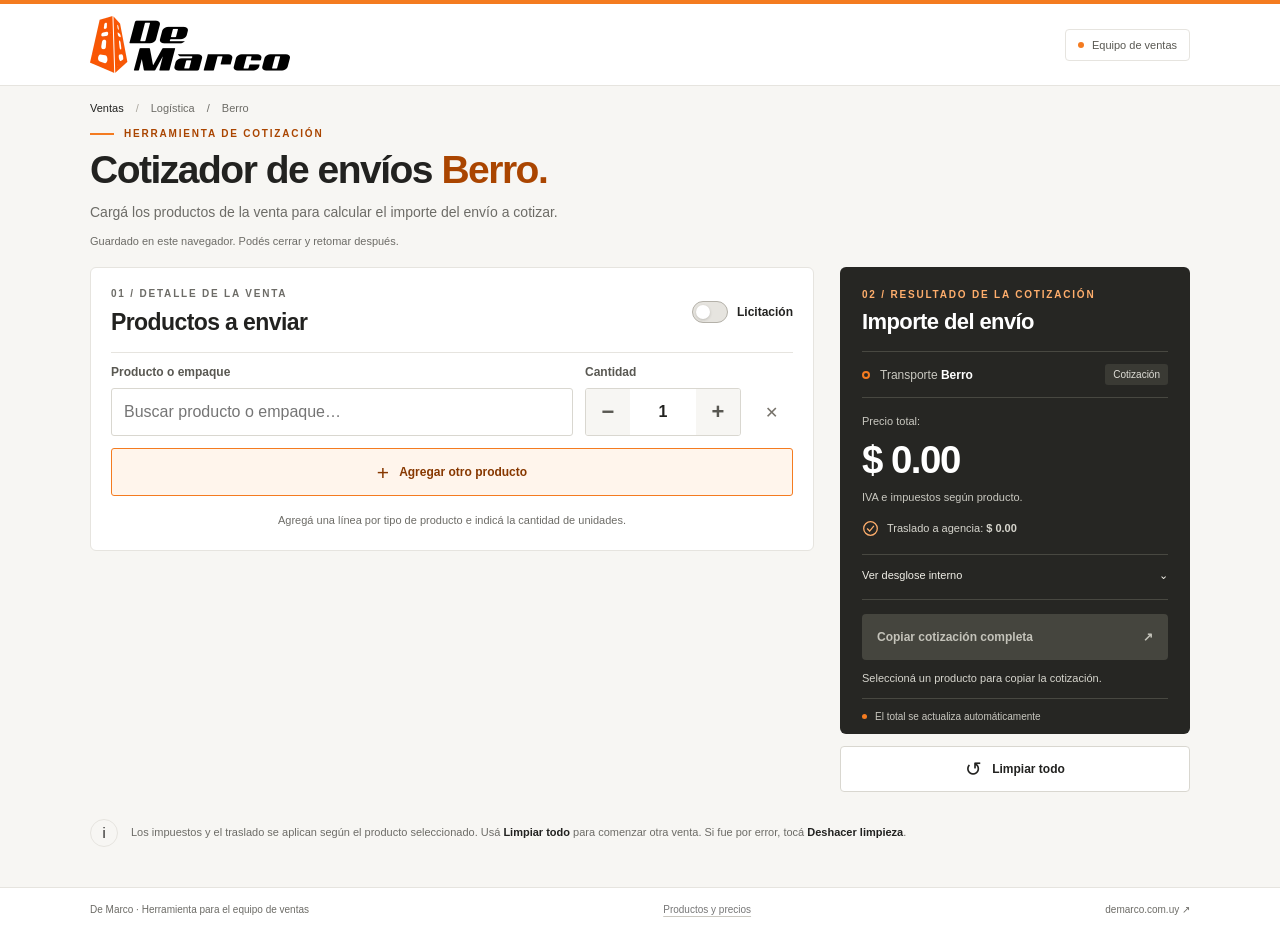
==== index.html @ 4f86c63f "Agregar modo licitacion sin cargo fijo de traslado a agencia" ====
<!doctype html>
<html lang="es">
  <head>
    <meta charset="UTF-8" />
    <meta name="robots" content="noindex, nofollow, noimageindex" />
    <meta name="viewport" content="width=device-width, initial-scale=1.0" />
    <meta name="theme-color" content="#f47b20" />
    <meta name="description" content="Herramienta de cotización de envíos Berro para el equipo de ventas de De Marco." />
    <title>Cotizador Berro · Ventas De Marco</title>
    <link rel="stylesheet" href="styles.css?v=20" />
  </head>
  <body>
    <a class="skip-link" href="#calculadora">Ir a la calculadora</a>
    <header class="site-header">
      <div class="header-inner">
        <a class="brand" href="https://demarco.com.uy/" aria-label="De Marco, ir al sitio principal">
          <img class="brand-logo" src="assets/demarco-logo.png" alt="De Marco" width="200" height="57" />
        </a>
        <span class="internal-badge"><span aria-hidden="true"></span> Equipo de ventas</span>
      </div>
    </header>
    <main id="calculadora" class="page">
      <div class="breadcrumb"><span>Ventas</span><span aria-hidden="true">/</span> Logística<span aria-hidden="true">/</span> Berro</div>
      <section class="intro" aria-labelledby="page-title"><div>
        <p class="eyebrow"><span class="accent-line" aria-hidden="true"></span> Herramienta de cotización</p>
        <h1 id="page-title">Cotizador de envíos <span>Berro.</span></h1>
        <p class="intro-copy">Cargá los productos de la venta para calcular el importe del envío a cotizar.</p>
        <p class="save-status" id="estado-guardado" role="status">El cálculo se guarda en este navegador.</p>
      </div></section>
      <div class="calculator-layout">
        <section class="products-panel" aria-labelledby="products-title">
          <div class="panel-heading"><div><p class="eyebrow">01 / Detalle de la venta</p><h2 id="products-title">Productos a enviar</h2></div><label class="tender-toggle" title="Sin cargo de traslado a agencia"><input type="checkbox" id="modo-licitacion" role="switch" aria-describedby="nota-licitacion" /><span class="tender-track" aria-hidden="true"></span><span>Licitación</span><span id="nota-licitacion" class="visually-hidden">Al activar, se quita el cargo fijo de $350 de traslado a agencia cuando corresponde.</span></label></div>
          <div id="productos">
            <div class="producto">
              <button type="button" class="eliminar" onclick="eliminarProducto(this)" aria-label="Quitar producto">✕</button>
              <div class="product-fields">
                <div class="product-field"><span>Producto o empaque</span><select class="empaque" aria-label="Producto o empaque"></select></div>
                <div class="quantity-field"><span>Cantidad</span><div class="quantity-control">
                  <button type="button" class="quantity-step" data-step="-1" aria-label="Disminuir cantidad">−</button>
                  <input class="cantidad" type="text" inputmode="numeric" pattern="[0-9]+" value="1" placeholder="Cantidad" aria-label="Cantidad de unidades" />
                  <button type="button" class="quantity-step" data-step="1" aria-label="Aumentar cantidad">+</button>
                </div></div>
              </div>
            </div>
          </div>
          <button type="button" class="add-product" onclick="agregarProducto().querySelector('.picker-search').focus()"><span aria-hidden="true">+</span> Agregar otro producto</button>
          <p class="panel-note">Agregá una línea por tipo de producto e indicá la cantidad de unidades.</p>
        </section>
        <div class="summary-column">
        <aside class="summary" aria-labelledby="summary-title">
          <p class="eyebrow">02 / Resultado de la cotización</p>
          <h2 id="summary-title">Importe del envío</h2>
          <div class="summary-route"><span class="route-mark" aria-hidden="true"></span><span>Transporte <strong>Berro</strong></span><span class="route-tag">Cotización</span></div>
          <div id="resultado" role="status" aria-live="polite" aria-atomic="true">Precio total: <span id="totalMonto" class="iva">$ 0.00</span><span>IVA e impuestos según producto.</span></div>
          <p id="nota-moneda" class="currency-note" role="alert" hidden>Hay productos en pesos y USD. El programa original muestra solo el total en USD. Cotizá los productos en pesos por separado.</p>
          <p class="included"><svg aria-hidden="true" viewBox="0 0 20 20" fill="none" stroke="currentColor" stroke-width="1.5"><circle cx="10" cy="10" r="8"/><path d="m6 10 3 3 5-6"/></svg> <span>Traslado a agencia: <strong id="envioMonto">$ 0.00</strong></span></p>
          <details class="cost-breakdown">
            <summary>Ver desglose interno <span aria-hidden="true">⌄</span></summary>
            <dl>
              <div><dt>Tarifas base de productos</dt><dd id="detalle-base">$ 0.00</dd></div>
              <div><dt>IVA aplicable <span id="tasa-iva"></span></dt><dd id="detalle-iva">$ 0.00</dd></div>
              <div><dt>Recargo aplicable <span id="tasa-recargo"></span></dt><dd id="detalle-recargo">$ 0.00</dd></div>
              <div><dt>Traslado a agencia</dt><dd id="detalle-agencia">$ 0.00</dd></div>
              <div class="breakdown-total"><dt>Total del envío</dt><dd id="detalle-total">$ 0.00</dd></div>
            </dl>
            <p>Se respetan las excepciones de IVA, recargo y traslado del programa original. El desglose corresponde a la moneda del total mostrado.</p>
          </details>
          <button type="button" class="copy-total" id="copiar-total" disabled>Copiar cotización completa <span aria-hidden="true">↗</span></button>
          <p id="estado-cotizacion" class="quote-status" role="status" aria-live="polite">Seleccioná un producto para copiar la cotización.</p>
          <div id="copia-manual" class="manual-copy" hidden><label for="texto-cotizacion">Copiá este texto para compartir la cotización</label><textarea id="texto-cotizacion" readonly rows="8"></textarea></div>
          <div class="summary-footer"><span class="live-dot" aria-hidden="true"></span> El total se actualiza automáticamente</div>
        </aside>
        <div class="quote-actions"><div class="mobile-quote-total"><span>Total del envío</span><strong id="total-movil">$ —</strong></div><button type="button" class="new-quote" id="nueva-cotizacion"><span aria-hidden="true">↺</span> Limpiar todo</button><button type="button" class="undo-quote" id="deshacer-limpieza" hidden>↶ Deshacer limpieza</button></div>
        </div>
      </div>
      <div class="help-note"><span aria-hidden="true">i</span><p>Los impuestos y el traslado se aplican según el producto seleccionado. Usá <strong>Limpiar todo</strong> para comenzar otra venta. Si fue por error, tocá <strong>Deshacer limpieza</strong>.</p></div>
    </main>
    <footer class="site-footer"><div class="footer-inner"><span>De Marco · Herramienta para el equipo de ventas</span><button type="button" class="footer-catalog-link" id="abrir-tarifas" aria-haspopup="dialog" aria-controls="tarifas-productos">Productos y precios</button><a href="https://demarco.com.uy/">demarco.com.uy <span aria-hidden="true">↗</span></a></div></footer>
    <dialog class="tariff-dialog" id="tarifas-productos" aria-labelledby="titulo-tarifas" aria-describedby="nota-tarifas">
      <header class="tariff-header"><div><p class="eyebrow">Catálogo de consulta</p><h2 id="titulo-tarifas">Productos y precios</h2></div><button type="button" id="cerrar-tarifas" class="tariff-close" aria-label="Cerrar tabla de productos y precios" autofocus>✕</button></header>
      <div class="tariff-table-scroll"><table class="tariff-table"><caption class="visually-hidden">Productos y sus tarifas base configuradas</caption><thead><tr><th scope="col">Producto o empaque</th><th scope="col">Tarifa base de producto</th></tr></thead><tbody id="filas-tarifas"></tbody></table></div>
      <p class="tariff-note" id="nota-tarifas">Importes base del catálogo. Cada producto conserva sus reglas de impuestos y traslado.</p>
    </dialog>
    <script src="calculo-original.js?v=20"></script>
    <script src="selector-productos.js?v=19"></script>
    <script src="script.js?v=16"></script>
    <script src="ventas.js?v=20"></script>
    <script src="panel-cotizacion.js?v=11"></script>
    <script src="tabla-tarifas.js?v=1"></script>
  </body>
</html>
---- styles.css ----
:root {
  color-scheme: light;
  --orange: #f47b20;
  --orange-dark: #aa4500;
  --ink: #222220;
  --muted: #6d6c67;
  --line: #e6e4df;
  --paper: #f7f6f3;
  font-family: "Helvetica Neue", Arial, sans-serif;
  color: var(--ink);
  background: var(--paper);
}
* { box-sizing: border-box; }
body { margin: 0; min-height: 100vh; display: flex; flex-direction: column; -webkit-font-smoothing: antialiased; }
a { color: inherit; text-underline-offset: 4px; }
button, input, select { font: inherit; }
button, a, input, select { -webkit-tap-highlight-color: transparent; }
button { cursor: pointer; }
button, a { touch-action: manipulation; }
:focus-visible { outline: 3px solid var(--orange); outline-offset: 4px; }
.skip-link { position: absolute; top: -100px; left: 20px; padding: 12px; background: white; z-index: 10; }
.skip-link:focus { top: 12px; }
.site-header { background: #fff; border-top: 4px solid var(--orange); border-bottom: 1px solid var(--line); }
.header-inner, .footer-inner { max-width: 1180px; margin: auto; padding: 12px 40px; display: flex; justify-content: space-between; align-items: center; gap: 20px; }
.brand { display: inline-flex; text-decoration: none; }
.brand-logo { display: block; width: 200px; height: 57px; object-fit: contain; object-position: left center; }
.internal-badge { display: flex; align-items: center; gap: 8px; padding: 9px 12px; border: 1px solid var(--line); border-radius: 4px; font-size: 11px; color: #595852; white-space: nowrap; }
.internal-badge > span { width: 6px; height: 6px; border-radius: 50%; background: var(--orange); }
.page { width: 100%; max-width: 1180px; margin: 0 auto; padding: 16px 40px 40px; flex: 1; }
.breadcrumb { display: flex; flex-wrap: wrap; gap: 12px; font-size: 11px; color: var(--muted); }
.breadcrumb > span:first-child { color: var(--ink); }
.breadcrumb > span:nth-child(2) { color: #aaa69e; }
.intro { padding: 14px 0 18px; display: flex; justify-content: space-between; align-items: center; gap: 24px; }
.intro > div { min-width: 0; }
.new-quote { display: flex; align-items: center; justify-content: center; gap: 10px; flex-shrink: 0; min-height: 44px; border: 1px solid #d9d7d0; border-radius: 4px; background: white; padding: 11px 16px; color: var(--ink); font-size: 12px; font-weight: 600; }
.new-quote > span { font-size: 20px; font-weight: 400; }
.new-quote:hover { border-color: var(--orange); background: #fff5ec; }
.eyebrow { margin: 0 0 14px; font-size: 10px; text-transform: uppercase; letter-spacing: 1.8px; font-weight: 700; }
.intro .eyebrow { margin-bottom: 8px; display: flex; align-items: center; gap: 10px; color: var(--orange-dark); }
.accent-line { height: 2px; width: 24px; background: var(--orange); }
h1 { font-size: clamp(28px, 3.3vw, 39px); line-height: 1.2; letter-spacing: -1.5px; margin: 0 0 8px; font-weight: 700; }
h1 span { color: var(--orange-dark); }
.intro-copy { font-size: 14px; line-height: 1.5; color: var(--muted); margin: 0; }
.calculator-layout { display: grid; grid-template-columns: minmax(0, 1fr) 350px; gap: 26px; align-items: start; }
.products-panel { background: white; border: 1px solid var(--line); border-radius: 6px; padding: 20px; min-width: 0; }
.panel-heading { display: flex; justify-content: space-between; align-items: center; gap: 12px; margin-bottom: 16px; }
.panel-heading .eyebrow { color: var(--muted); margin-bottom: 10px; }
.panel-heading h2 { font-size: 23px; letter-spacing: -.6px; margin: 0; }
.products-panel > .panel-heading { flex-wrap: wrap; }
.tender-toggle { position: relative; display: inline-flex; flex-direction: row; align-items: center; gap: 9px; min-height: 44px; margin-left: auto; color: var(--ink); cursor: pointer; }
.tender-toggle input { position: absolute; width: 1px; height: 1px; padding: 0; border: 0; opacity: 0; }
.tender-track { position: relative; width: 36px; height: 22px; flex: 0 0 36px; border: 1px solid #b4b1a9; border-radius: 20px; background: #e6e4df; transition: background .15s, border-color .15s; }
.tender-track::after { content: ""; position: absolute; top: 3px; left: 3px; width: 14px; height: 14px; border-radius: 50%; background: #fff; box-shadow: 0 1px 3px #22222033; transition: transform .15s; }
.tender-toggle input:checked + .tender-track { background: var(--orange-dark); border-color: var(--orange-dark); }
.tender-toggle input:checked + .tender-track::after { transform: translateX(14px); }
.tender-toggle input:focus-visible + .tender-track { outline: 3px solid var(--orange); outline-offset: 4px; }
.panel-icon { height: 46px; width: 46px; border-radius: 50%; background: #fff4e9; color: var(--orange-dark); display: grid; place-items: center; flex-shrink: 0; }
.panel-icon svg { height: 25px; width: 25px; }
.producto { display: grid; grid-template-columns: minmax(0, 1fr) 44px; align-items: start; gap: 8px; border-top: 1px solid var(--line); padding: 12px 0; }
.product-fields { grid-column: 1; grid-row: 1; display: grid; grid-template-columns: minmax(0, 1fr) 156px; gap: 12px; }
label { display: flex; flex-direction: column; gap: 9px; min-width: 0; font-size: 12px; font-weight: 600; color: #595852; }
select, input { width: 100%; min-width: 0; height: 48px; border: 1px solid #d9d7d0; border-radius: 3px; background: #fff; color: var(--ink); padding: 0 12px; font-size: 16px; transition: border-color .15s, box-shadow .15s; }
select { padding-right: 28px; cursor: pointer; text-overflow: ellipsis; }
input { text-align: center; font-variant-numeric: tabular-nums; }
select:hover, input:hover { border-color: #a5a299; }
select:focus, input:focus { outline: none; border-color: var(--orange-dark); box-shadow: 0 0 0 3px #f47b2020; }
.eliminar { grid-column: 2; grid-row: 1; margin-top: 23px; width: 44px; height: 48px; border-radius: 3px; border: 0; background: transparent; color: #77736b; font-size: 16px; }
.eliminar:hover { background: #fff1e8; color: #a13e00; }
.add-product { width: 100%; min-height: 48px; padding: 12px 18px; display: flex; gap: 10px; align-items: center; justify-content: center; border: 1px solid var(--orange); border-radius: 3px; background: #fff5ec; color: #873800; font-size: 12px; font-weight: 700; transition: background .15s; }
.add-product > span { font-size: 21px; font-weight: 400; line-height: 1; }
.add-product:hover { background: #ffe6d1; }
.panel-note { font-size: 11px; color: var(--muted); line-height: 1.6; text-align: center; margin: 16px 0 0; }
.summary { background: #262623; color: #fff; border-radius: 6px; padding: 22px 22px 0; overflow: auto; position: static; }
.summary > .eyebrow { color: #ffae6c; margin-bottom: 9px; }
.summary h2 { font-size: 22px; letter-spacing: -.6px; margin: 0 0 16px; }
.summary-route { border-top: 1px solid #484841; border-bottom: 1px solid #484841; padding: 12px 0; display: flex; align-items: center; gap: 10px; font-size: 12px; color: #c9c8c0; }
.summary-route strong { color: #fff; font-weight: 600; }
.route-mark { width: 8px; height: 8px; border: 2px solid var(--orange); border-radius: 50%; }
.route-tag { margin-left: auto; background: #3a3a34; border-radius: 3px; padding: 5px 8px; font-size: 10px; color: #e0dfd8; }
#resultado { display: flex; flex-direction: column; gap: 7px; padding: 16px 0 14px; font-size: 11px; color: #c9c8c0; line-height: 1.4; min-height: 112px; }
#resultado .iva { font-size: clamp(30px, 3vw, 40px); font-weight: 600; letter-spacing: -1.5px; line-height: 1.2; color: #fff; font-variant-numeric: tabular-nums; overflow-wrap: anywhere; }
.included { display: flex; gap: 8px; align-items: flex-start; margin: 0 0 16px; font-size: 11px; line-height: 1.7; color: #d6d5cd; }
.included svg { width: 17px; height: 17px; margin-top: 1px; flex-shrink: 0; color: #ffae6c; }
.summary-footer { border-top: 1px solid #484841; padding: 12px 0; font-size: 10px; color: #c9c8c0; display: flex; gap: 8px; align-items: center; }
.live-dot { width: 5px; height: 5px; background: var(--orange); border-radius: 50%; flex-shrink: 0; }
.help-note { display: flex; align-items: center; gap: 13px; margin-top: 27px; color: var(--muted); font-size: 11px; line-height: 1.8; }
.help-note > span { display: grid; place-items: center; border: 1px solid var(--line); border-radius: 50%; width: 28px; height: 28px; flex-shrink: 0; color: var(--ink); font-size: 14px; }
.help-note p { margin: 0; }
.help-note strong { color: var(--ink); font-weight: 600; }
.site-footer { border-top: 1px solid var(--line); background: #fff; }
.footer-inner { font-size: 10px; color: var(--muted); }
.footer-inner a { text-decoration: none; }
@media (max-width: 860px) {
  .calculator-layout { grid-template-columns: minmax(0, 1fr) 300px; gap: 18px; }
  .products-panel { padding: 22px; }
  .summary { padding-left: 22px; padding-right: 22px; }
  .header-inner, .footer-inner { padding-left: 24px; padding-right: 24px; }
  .page { padding-left: 24px; padding-right: 24px; }
  .product-fields { grid-template-columns: minmax(0, 1fr) 156px; gap: 10px; }
}
@media (max-width: 700px) {
  .calculator-layout { grid-template-columns: minmax(0, 1fr); gap: 20px; }
  .intro { padding: 14px 0 18px; flex-wrap: wrap; gap: 18px; }
  .new-quote { width: 100%; }
  .summary { position: static; }
  #resultado .iva { font-size: 42px; }
  .footer-inner { flex-wrap: wrap; row-gap: 14px; }
}
@media (max-width: 400px) {
  .header-inner, .footer-inner { padding-left: 18px; padding-right: 18px; }
  .page { padding: 14px 16px 32px; }
  .brand-logo { width: 140px; height: 45px; }
  .header-inner { gap: 12px; }
  .internal-badge { padding: 8px; font-size: 10px; gap: 6px; }
  h1 { letter-spacing: -1.8px; }
  .products-panel { padding: 20px 17px; }
  .panel-heading h2 { font-size: 21px; }
}
@media (prefers-reduced-motion: reduce) {
  *, *::before, *::after { transition: none !important; }
}

.copy-total { width: 100%; display: flex; align-items: center; justify-content: space-between; gap: 12px; min-height: 46px; border: 0; border-radius: 4px; background: var(--orange); color: #222220; font-size: 12px; font-weight: 700; padding: 12px 15px; }
.copy-total:hover:not(:disabled) { background: #ffa65f; }
.copy-total:disabled { cursor: default; background: #45453e; color: #c4c3ba; }
.quote-status { min-height: 0; margin: 10px 0 12px; color: #d6d5cd; font-size: 11px; line-height: 1.5; }

.quantity-field { display: flex; flex-direction: column; gap: 9px; min-width: 0; font-size: 12px; font-weight: 600; color: #595852; }
.quantity-control { display: flex; height: 48px; border: 1px solid #d9d7d0; border-radius: 3px; background: white; overflow: hidden; }
.quantity-control:focus-within { border-color: var(--orange-dark); box-shadow: 0 0 0 3px #f47b2020; }
.quantity-control .cantidad { flex: 1; width: 0; height: 100%; border: 0; border-radius: 0; padding: 0 6px; box-shadow: none; }
.quantity-step { flex: 0 0 44px; min-width: 44px; min-height: 44px; border: 0; background: #f7f6f3; color: #595852; font-size: 22px; padding: 0; }
.quantity-step:hover { background: #ffe6d1; color: #873800; }
.quantity-step:active { background: #ffd1ac; }
.quantity-step:focus-visible { outline-offset: -3px; }

/* El selector se despliega en el flujo de la página, siempre hacia abajo. */
.product-field { display: flex; flex-direction: column; gap: 9px; min-width: 0; font-size: 12px; font-weight: 600; color: #595852; }
.product-field > select[hidden] { display: none; }
.product-picker { min-width: 0; }
.picker-input-wrap { position: relative; }
.product-type-icon { display: block; width: 20px; height: 20px; flex: 0 0 20px; fill: none; stroke: currentColor; stroke-width: 1.5; stroke-linecap: round; stroke-linejoin: round; color: #66645e; }
.picker-selected-icon { position: absolute; left: 13px; top: 50%; transform: translateY(-50%); pointer-events: none; }
.picker-selected-icon[hidden] { display: none; }
.has-selection .picker-search { padding-left: 43px; }
.picker-option[aria-selected="true"] .product-type-icon { color: var(--orange); }
.picker-panel { margin-top: 8px; border: 1px solid #d9d7d0; border-radius: 5px; background: white; padding: 8px; box-shadow: 0 5px 18px #2222200a; }
.picker-panel[hidden], .picker-empty[hidden] { display: none; }
.picker-search { text-align: left; font-size: 16px; height: 48px; margin: 0; font-weight: 400; }
.picker-options { max-height: 300px; overflow-y: auto; overscroll-behavior: contain; scrollbar-gutter: stable; }
.picker-option { display: flex; align-items: center; gap: 10px; min-height: 44px; padding: 10px; border-radius: 3px; cursor: pointer; font-weight: 400; }
.picker-option:hover, .picker-option.is-active { background: #fff0e3; }
.picker-option[aria-selected="true"] { box-shadow: inset 3px 0 0 var(--orange); }
.picker-option-text { display: flex; flex-direction: column; gap: 4px; min-width: 0; line-height: 1.4; overflow-wrap: anywhere; }
.picker-option-text > span { color: var(--ink); font-size: 13px; }
.picker-empty { margin: 8px 4px; color: var(--muted); font-size: 12px; line-height: 1.5; }
@media (min-width: 701px) and (max-width: 1000px), (max-width: 700px) {
  .product-fields { grid-template-columns: minmax(0, 1fr); gap: 10px; }
  .quantity-field { max-width: 156px; }
  .producto { position: relative; grid-template-columns: minmax(0, 1fr); }
  .eliminar { position: absolute; right: 0; bottom: 12px; margin: 0; }
}

.quote-actions { display: flex; flex-direction: column; align-items: stretch; gap: 9px; flex-shrink: 0; }
.undo-quote { min-height: 38px; border: 0; border-radius: 4px; padding: 8px 12px; background: #fff0e3; color: #873800; font-size: 12px; font-weight: 600; }
.undo-quote:hover { background: #ffe1c7; }
.undo-quote[hidden], .manual-copy[hidden] { display: none; }
.save-status { margin: 10px 0 0; color: var(--muted); font-size: 11px; line-height: 1.5; }
.cost-breakdown { margin: 0 0 14px; border-top: 1px solid #484841; border-bottom: 1px solid #484841; font-size: 11px; }
.cost-breakdown summary { min-height: 44px; padding: 14px 0; display: flex; justify-content: space-between; gap: 10px; cursor: pointer; color: #f1efe7; list-style: none; }
.cost-breakdown summary::-webkit-details-marker { display: none; }
.cost-breakdown[open] summary > span { transform: rotate(180deg); }
.cost-breakdown dl { margin: 0 0 16px; }
.cost-breakdown dl > div { display: flex; justify-content: space-between; gap: 14px; padding: 8px 0; color: #d6d5cd; line-height: 1.5; }
.cost-breakdown dt { max-width: 65%; }
.cost-breakdown dd { margin: 0; text-align: right; font-variant-numeric: tabular-nums; overflow-wrap: anywhere; }
.cost-breakdown .breakdown-total { border-top: 1px solid #484841; margin-top: 7px; padding-top: 13px; color: white; font-weight: 700; }
.cost-breakdown > p { color: #c9c8c0; font-size: 10px; line-height: 1.6; margin: 0 0 16px; }
.manual-copy { margin: 0 0 18px; }
.manual-copy label { color: #d6d5cd; font-size: 11px; line-height: 1.5; }
.manual-copy textarea { width: 100%; margin-top: 8px; padding: 10px; border: 1px solid #716d62; border-radius: 4px; font: inherit; font-size: 12px; line-height: 1.6; color: var(--ink); background: white; resize: vertical; }
@media (max-width: 700px) {
  .quote-actions { width: 100%; }
}

/* El botón queda por fuera, debajo del recuadro de cotización. */
.summary-column { position: sticky; top: 16px; min-width: 0; display: flex; flex-direction: column; max-height: var(--summary-space, calc(100dvh - 32px)); }
.summary-column > .summary { flex: 0 1 auto; min-height: 0; overflow-y: auto; overscroll-behavior-y: contain; scrollbar-width: thin; scrollbar-color: #78756b #262623; }
.summary-column > .quote-actions { margin-top: 12px; flex-direction: row; gap: 8px; }
.summary-column > .quote-actions > button { flex: 1; min-width: 0; min-height: 44px; padding: 10px; }
.summary-column .new-quote { width: 100%; background: white; }
.summary-column .new-quote:hover { background: #fff5ec; }
.mobile-quote-total { display: none; }
@media (max-width: 700px) {
  body { padding-bottom: calc(145px + env(safe-area-inset-bottom, 0px)); }
  .summary-column { position: static; max-height: none; }
  .summary-column > .summary { flex: none; overflow-y: visible; }
  .summary-column > .quote-actions { position: fixed; bottom: calc(12px + env(safe-area-inset-bottom, 0px)); left: 16px; right: 16px; z-index: 30; width: auto; margin: 0; padding: 12px; display: grid; grid-template-columns: minmax(0, 1fr) auto; align-items: center; gap: 9px 12px; border: 1px solid var(--line); border-radius: 8px; background: white; box-shadow: 0 4px 24px #0002; }
  .mobile-quote-total { display: flex; flex-direction: column; gap: 4px; min-width: 0; }
  .mobile-quote-total > span { color: var(--muted); font-size: 10px; }
  .mobile-quote-total strong { color: var(--ink); font-size: 20px; font-weight: 600; font-variant-numeric: tabular-nums; overflow-wrap: anywhere; }
  .summary-column .new-quote { width: auto; min-height: 44px; padding: 10px 12px; font-size: 12px; }
  .summary-column .undo-quote { grid-column: 1 / -1; }
}

.currency-note { margin: 0 0 16px; padding: 10px; border: 1px solid #bc8c51; border-radius: 4px; color: #ffe2bd; font-size: 11px; line-height: 1.6; }
.currency-note[hidden] { display: none; }

.product-note { margin: 8px 0 0; color: var(--orange-dark); font-size: 12px; font-weight: 400; line-height: 1.5; overflow-wrap: anywhere; }
.product-note[hidden] { display: none; }

.picker-option-text > .picker-option-detail { color: #b42318; font-size: 12px; }

.footer-catalog-link { padding: 4px 0; border: 0; background: transparent; font: inherit; color: #767676; text-decoration: underline; text-decoration-color: #c9c7c0; text-underline-offset: 3px; }
.footer-catalog-link:hover { color: var(--orange-dark); text-decoration-color: currentColor; }
body.tarifas-abiertas { overflow: hidden; }
.tariff-dialog { width: min(740px, calc(100% - 32px)); max-height: calc(100dvh - 48px); margin: auto; padding: 0; border: 1px solid var(--line); border-radius: 8px; background: white; color: var(--ink); box-shadow: 0 16px 60px #0003; }
.tariff-dialog[open] { display: flex; flex-direction: column; }
.tariff-dialog::backdrop { background: #17171480; }
.tariff-header { display: flex; align-items: flex-start; justify-content: space-between; gap: 16px; padding: 22px 24px; border-bottom: 1px solid var(--line); flex-shrink: 0; }
.tariff-header .eyebrow { color: var(--orange-dark); margin-bottom: 8px; }
.tariff-header h2 { margin: 0; font-size: 23px; letter-spacing: -.6px; }
.tariff-close { width: 40px; height: 40px; flex-shrink: 0; border: 1px solid var(--line); border-radius: 4px; background: white; color: var(--muted); }
.tariff-close:hover { color: var(--orange-dark); background: #fff5ec; }
.tariff-table-scroll { min-height: 0; overflow-y: auto; overscroll-behavior: contain; padding: 0 24px; }
.tariff-table { width: 100%; border-collapse: collapse; font-size: 13px; line-height: 1.5; }
.tariff-table th { position: sticky; top: 0; background: var(--paper); padding: 13px 12px; text-align: left; color: #595852; font-size: 11px; font-weight: 600; }
.tariff-table td { padding: 12px; border-bottom: 1px solid var(--line); vertical-align: top; }
.tariff-table td:last-child, .tariff-table th:last-child { text-align: right; }
.tariff-table td:last-child { white-space: nowrap; font-variant-numeric: tabular-nums; }
.tariff-table td small { display: block; margin-top: 3px; font-size: 11px; color: var(--muted); }
.tariff-note { flex-shrink: 0; margin: 0; padding: 16px 24px; border-top: 1px solid var(--line); color: var(--muted); font-size: 11px; line-height: 1.6; }
.visually-hidden { position: absolute; width: 1px; height: 1px; padding: 0; overflow: hidden; clip-path: inset(50%); white-space: nowrap; }
@media (max-width: 520px) {
  .tariff-header { padding: 18px 16px; }
  .tariff-table-scroll { padding: 0 8px; }
  .tariff-table { font-size: 12px; }
  .tariff-table td, .tariff-table th { padding: 10px 8px; }
  .tariff-note { padding: 14px 16px; }
}
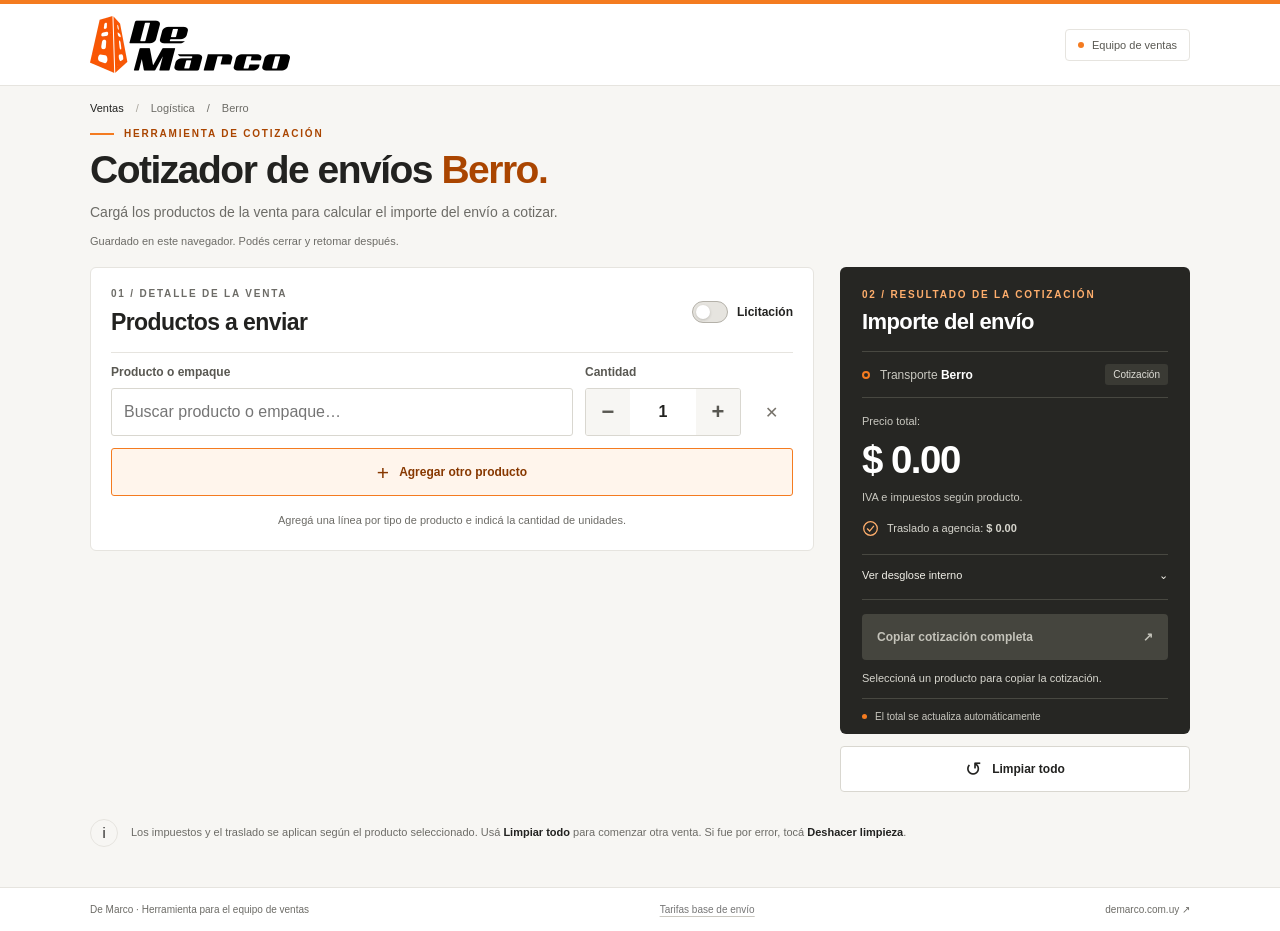
==== commit 9ab07a03: "Aclarar tarifas base de envío y paquetes parciales; probar tabla" ====
--- a/index.html
+++ b/index.html
@@ -75,17 +75,18 @@
       </div>
       <div class="help-note"><span aria-hidden="true">i</span><p>Los impuestos y el traslado se aplican según el producto seleccionado. Usá <strong>Limpiar todo</strong> para comenzar otra venta. Si fue por error, tocá <strong>Deshacer limpieza</strong>.</p></div>
     </main>
-    <footer class="site-footer"><div class="footer-inner"><span>De Marco · Herramienta para el equipo de ventas</span><button type="button" class="footer-catalog-link" id="abrir-tarifas" aria-haspopup="dialog" aria-controls="tarifas-productos">Productos y precios</button><a href="https://demarco.com.uy/">demarco.com.uy <span aria-hidden="true">↗</span></a></div></footer>
+    <footer class="site-footer"><div class="footer-inner"><span>De Marco · Herramienta para el equipo de ventas</span><button type="button" class="footer-catalog-link" id="abrir-tarifas" aria-haspopup="dialog" aria-controls="tarifas-productos">Tarifas base de envío</button><a href="https://demarco.com.uy/">demarco.com.uy <span aria-hidden="true">↗</span></a></div></footer>
     <dialog class="tariff-dialog" id="tarifas-productos" aria-labelledby="titulo-tarifas" aria-describedby="nota-tarifas">
-      <header class="tariff-header"><div><p class="eyebrow">Catálogo de consulta</p><h2 id="titulo-tarifas">Productos y precios</h2></div><button type="button" id="cerrar-tarifas" class="tariff-close" aria-label="Cerrar tabla de productos y precios" autofocus>✕</button></header>
-      <div class="tariff-table-scroll"><table class="tariff-table"><caption class="visually-hidden">Productos y sus tarifas base configuradas</caption><thead><tr><th scope="col">Producto o empaque</th><th scope="col">Tarifa base de producto</th></tr></thead><tbody id="filas-tarifas"></tbody></table></div>
-      <p class="tariff-note" id="nota-tarifas">Importes base del catálogo. Cada producto conserva sus reglas de impuestos y traslado.</p>
+      <header class="tariff-header"><div><p class="eyebrow">Catálogo de consulta</p><h2 id="titulo-tarifas">Tarifas base de envío</h2></div><button type="button" id="cerrar-tarifas" class="tariff-close" aria-label="Cerrar tabla de tarifas base de envío" autofocus>✕</button></header>
+      <div class="tariff-table-scroll" tabindex="0" role="region" aria-label="Tabla de tarifas base de envío"><table class="tariff-table"><caption class="visually-hidden">Tarifas base de envío por producto o empaque</caption><thead><tr><th scope="col">Producto o empaque</th><th scope="col">Tarifa base de envío</th></tr></thead><tbody id="filas-tarifas"></tbody></table></div>
+      <p class="tariff-note" id="nota-tarifas">Son tarifas de envío, no precios de los muebles ni una cotización final. El cotizador aplica IVA, recargo y traslado cuando corresponden; en modo Licitación omite el traslado a agencia. Usá el total del cotizador para presupuestar.</p>
     </dialog>
     <script src="calculo-original.js?v=20"></script>
     <script src="selector-productos.js?v=19"></script>
     <script src="script.js?v=16"></script>
     <script src="ventas.js?v=20"></script>
     <script src="panel-cotizacion.js?v=11"></script>
-    <script src="tabla-tarifas.js?v=1"></script>
+    <script src="tabla-tarifas.js?v=2"></script>
   </body>
 </html>
+
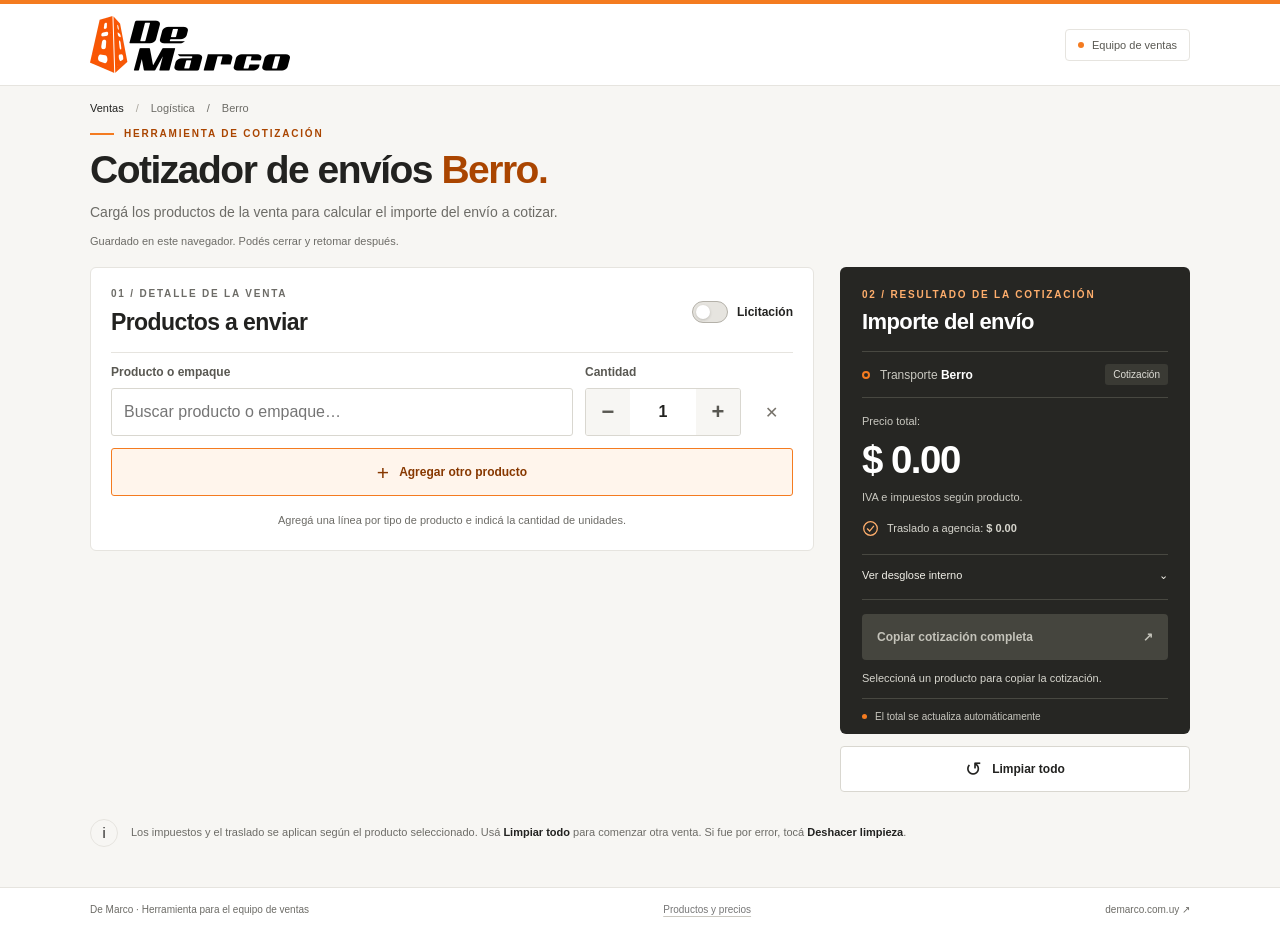
==== commit 8f0a18c2: "Agregar tres escaleras con IVA y recargo del catálogo" ====
--- a/index.html
+++ b/index.html
@@ -75,18 +75,17 @@
       </div>
       <div class="help-note"><span aria-hidden="true">i</span><p>Los impuestos y el traslado se aplican según el producto seleccionado. Usá <strong>Limpiar todo</strong> para comenzar otra venta. Si fue por error, tocá <strong>Deshacer limpieza</strong>.</p></div>
     </main>
-    <footer class="site-footer"><div class="footer-inner"><span>De Marco · Herramienta para el equipo de ventas</span><button type="button" class="footer-catalog-link" id="abrir-tarifas" aria-haspopup="dialog" aria-controls="tarifas-productos">Tarifas base de envío</button><a href="https://demarco.com.uy/">demarco.com.uy <span aria-hidden="true">↗</span></a></div></footer>
+    <footer class="site-footer"><div class="footer-inner"><span>De Marco · Herramienta para el equipo de ventas</span><button type="button" class="footer-catalog-link" id="abrir-tarifas" aria-haspopup="dialog" aria-controls="tarifas-productos">Productos y precios</button><a href="https://demarco.com.uy/">demarco.com.uy <span aria-hidden="true">↗</span></a></div></footer>
     <dialog class="tariff-dialog" id="tarifas-productos" aria-labelledby="titulo-tarifas" aria-describedby="nota-tarifas">
-      <header class="tariff-header"><div><p class="eyebrow">Catálogo de consulta</p><h2 id="titulo-tarifas">Tarifas base de envío</h2></div><button type="button" id="cerrar-tarifas" class="tariff-close" aria-label="Cerrar tabla de tarifas base de envío" autofocus>✕</button></header>
-      <div class="tariff-table-scroll" tabindex="0" role="region" aria-label="Tabla de tarifas base de envío"><table class="tariff-table"><caption class="visually-hidden">Tarifas base de envío por producto o empaque</caption><thead><tr><th scope="col">Producto o empaque</th><th scope="col">Tarifa base de envío</th></tr></thead><tbody id="filas-tarifas"></tbody></table></div>
-      <p class="tariff-note" id="nota-tarifas">Son tarifas de envío, no precios de los muebles ni una cotización final. El cotizador aplica IVA, recargo y traslado cuando corresponden; en modo Licitación omite el traslado a agencia. Usá el total del cotizador para presupuestar.</p>
+      <header class="tariff-header"><div><p class="eyebrow">Catálogo de consulta</p><h2 id="titulo-tarifas">Productos y precios</h2></div><button type="button" id="cerrar-tarifas" class="tariff-close" aria-label="Cerrar tabla de productos y precios" autofocus>✕</button></header>
+      <div class="tariff-table-scroll"><table class="tariff-table"><caption class="visually-hidden">Productos y sus tarifas base configuradas</caption><thead><tr><th scope="col">Producto o empaque</th><th scope="col">Tarifa base de producto</th></tr></thead><tbody id="filas-tarifas"></tbody></table></div>
+      <p class="tariff-note" id="nota-tarifas">Importes base del catálogo. Cada producto conserva sus reglas de impuestos y traslado.</p>
     </dialog>
-    <script src="calculo-original.js?v=20"></script>
+    <script src="calculo-original.js?v=21"></script>
     <script src="selector-productos.js?v=19"></script>
     <script src="script.js?v=16"></script>
     <script src="ventas.js?v=20"></script>
     <script src="panel-cotizacion.js?v=11"></script>
-    <script src="tabla-tarifas.js?v=2"></script>
+    <script src="tabla-tarifas.js?v=1"></script>
   </body>
 </html>
-
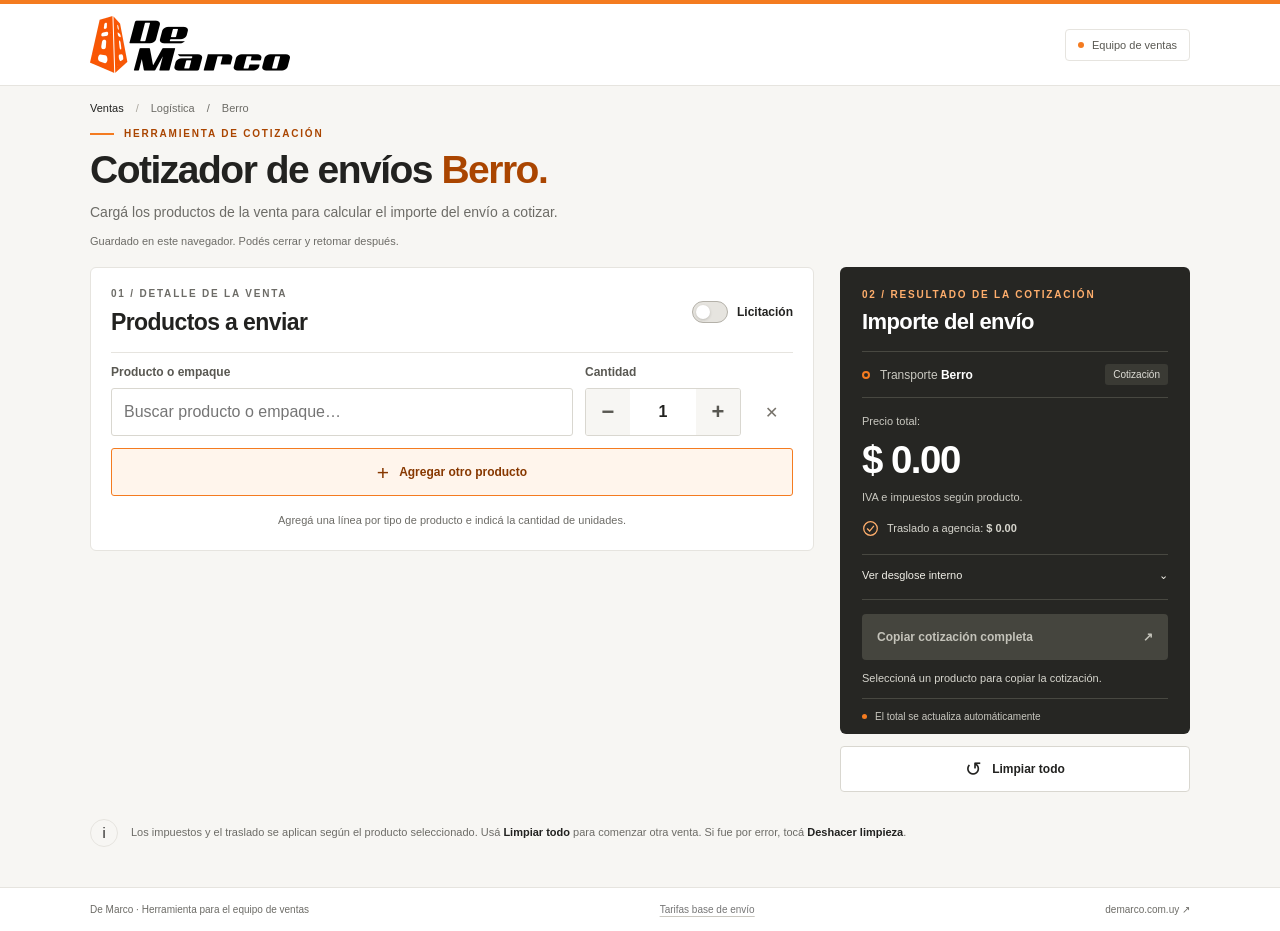
==== commit 65bd5678: "Merge 9ab07a038ecc84b99805c8b95de8d9d71809cbd3 into 74f547f7f667f1033e681e41e16c7b5f222e95fe" ====
--- a/index.html
+++ b/index.html
@@ -75,17 +75,18 @@
       </div>
       <div class="help-note"><span aria-hidden="true">i</span><p>Los impuestos y el traslado se aplican según el producto seleccionado. Usá <strong>Limpiar todo</strong> para comenzar otra venta. Si fue por error, tocá <strong>Deshacer limpieza</strong>.</p></div>
     </main>
-    <footer class="site-footer"><div class="footer-inner"><span>De Marco · Herramienta para el equipo de ventas</span><button type="button" class="footer-catalog-link" id="abrir-tarifas" aria-haspopup="dialog" aria-controls="tarifas-productos">Productos y precios</button><a href="https://demarco.com.uy/">demarco.com.uy <span aria-hidden="true">↗</span></a></div></footer>
+    <footer class="site-footer"><div class="footer-inner"><span>De Marco · Herramienta para el equipo de ventas</span><button type="button" class="footer-catalog-link" id="abrir-tarifas" aria-haspopup="dialog" aria-controls="tarifas-productos">Tarifas base de envío</button><a href="https://demarco.com.uy/">demarco.com.uy <span aria-hidden="true">↗</span></a></div></footer>
     <dialog class="tariff-dialog" id="tarifas-productos" aria-labelledby="titulo-tarifas" aria-describedby="nota-tarifas">
-      <header class="tariff-header"><div><p class="eyebrow">Catálogo de consulta</p><h2 id="titulo-tarifas">Productos y precios</h2></div><button type="button" id="cerrar-tarifas" class="tariff-close" aria-label="Cerrar tabla de productos y precios" autofocus>✕</button></header>
-      <div class="tariff-table-scroll"><table class="tariff-table"><caption class="visually-hidden">Productos y sus tarifas base configuradas</caption><thead><tr><th scope="col">Producto o empaque</th><th scope="col">Tarifa base de producto</th></tr></thead><tbody id="filas-tarifas"></tbody></table></div>
-      <p class="tariff-note" id="nota-tarifas">Importes base del catálogo. Cada producto conserva sus reglas de impuestos y traslado.</p>
+      <header class="tariff-header"><div><p class="eyebrow">Catálogo de consulta</p><h2 id="titulo-tarifas">Tarifas base de envío</h2></div><button type="button" id="cerrar-tarifas" class="tariff-close" aria-label="Cerrar tabla de tarifas base de envío" autofocus>✕</button></header>
+      <div class="tariff-table-scroll" tabindex="0" role="region" aria-label="Tabla de tarifas base de envío"><table class="tariff-table"><caption class="visually-hidden">Tarifas base de envío por producto o empaque</caption><thead><tr><th scope="col">Producto o empaque</th><th scope="col">Tarifa base de envío</th></tr></thead><tbody id="filas-tarifas"></tbody></table></div>
+      <p class="tariff-note" id="nota-tarifas">Son tarifas de envío, no precios de los muebles ni una cotización final. El cotizador aplica IVA, recargo y traslado cuando corresponden; en modo Licitación omite el traslado a agencia. Usá el total del cotizador para presupuestar.</p>
     </dialog>
-    <script src="calculo-original.js?v=21"></script>
-    <script src="selector-productos.js?v=19"></script>
-    <script src="script.js?v=16"></script>
-    <script src="ventas.js?v=20"></script>
+    <script src="calculo-original.js?v=25"></script>
+    <script src="selector-productos.js?v=20"></script>
+    <script src="script.js?v=18"></script>
+    <script src="ventas.js?v=23"></script>
     <script src="panel-cotizacion.js?v=11"></script>
-    <script src="tabla-tarifas.js?v=1"></script>
+    <script src="tabla-tarifas.js?v=2"></script>
   </body>
 </html>
+
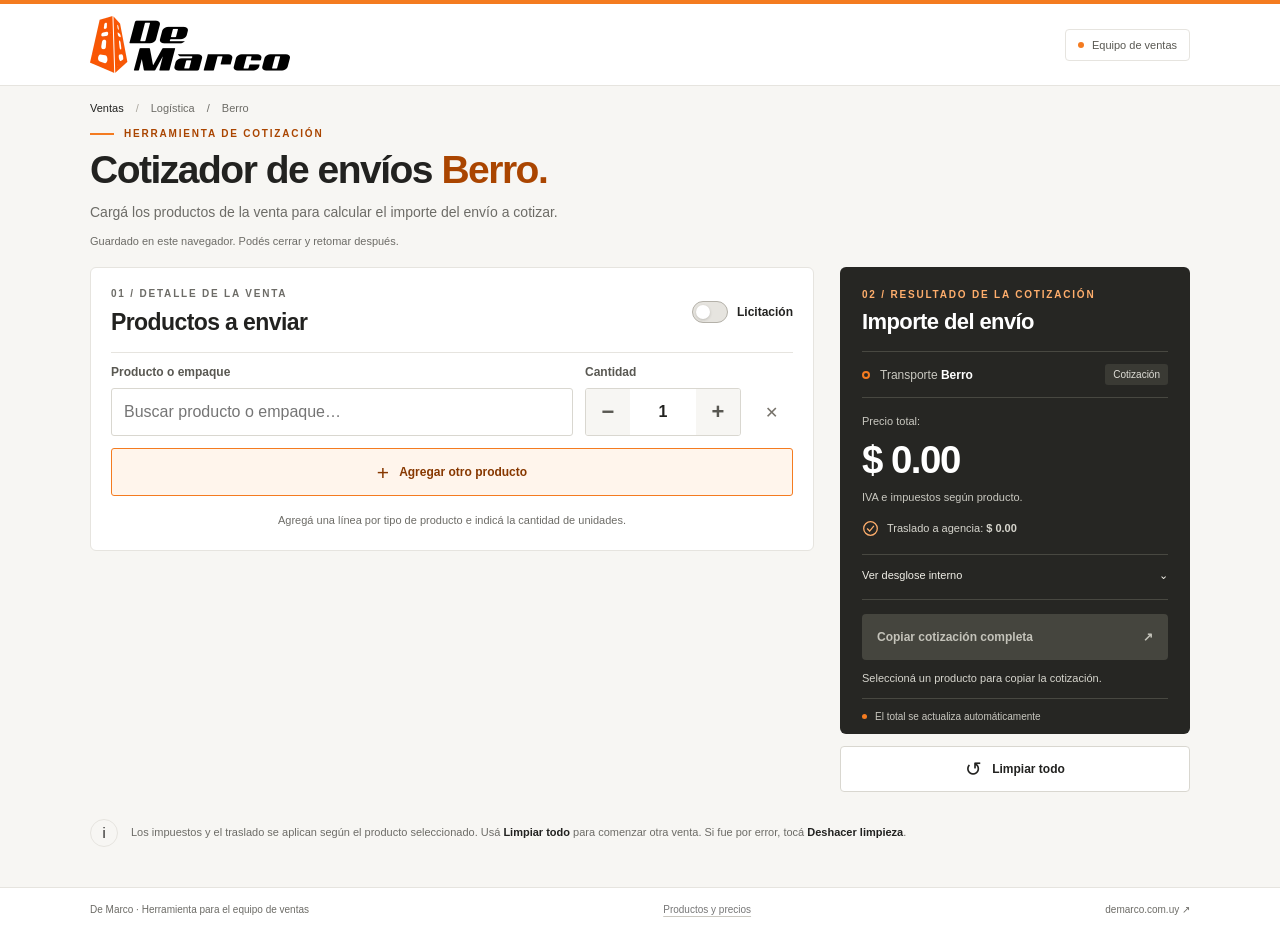
==== commit d15ac50b: "Agregar Escalera Metallo de 8 escalones a $5503" ====
--- a/index.html
+++ b/index.html
@@ -75,13 +75,13 @@
       </div>
       <div class="help-note"><span aria-hidden="true">i</span><p>Los impuestos y el traslado se aplican según el producto seleccionado. Usá <strong>Limpiar todo</strong> para comenzar otra venta. Si fue por error, tocá <strong>Deshacer limpieza</strong>.</p></div>
     </main>
-    <footer class="site-footer"><div class="footer-inner"><span>De Marco · Herramienta para el equipo de ventas</span><button type="button" class="footer-catalog-link" id="abrir-tarifas" aria-haspopup="dialog" aria-controls="tarifas-productos">Tarifas base de envío</button><a href="https://demarco.com.uy/">demarco.com.uy <span aria-hidden="true">↗</span></a></div></footer>
+    <footer class="site-footer"><div class="footer-inner"><span>De Marco · Herramienta para el equipo de ventas</span><button type="button" class="footer-catalog-link" id="abrir-tarifas" aria-haspopup="dialog" aria-controls="tarifas-productos">Productos y precios</button><a href="https://demarco.com.uy/">demarco.com.uy <span aria-hidden="true">↗</span></a></div></footer>
     <dialog class="tariff-dialog" id="tarifas-productos" aria-labelledby="titulo-tarifas" aria-describedby="nota-tarifas">
-      <header class="tariff-header"><div><p class="eyebrow">Catálogo de consulta</p><h2 id="titulo-tarifas">Tarifas base de envío</h2></div><button type="button" id="cerrar-tarifas" class="tariff-close" aria-label="Cerrar tabla de tarifas base de envío" autofocus>✕</button></header>
-      <div class="tariff-table-scroll" tabindex="0" role="region" aria-label="Tabla de tarifas base de envío"><table class="tariff-table"><caption class="visually-hidden">Tarifas base de envío por producto o empaque</caption><thead><tr><th scope="col">Producto o empaque</th><th scope="col">Tarifa base de envío</th></tr></thead><tbody id="filas-tarifas"></tbody></table></div>
-      <p class="tariff-note" id="nota-tarifas">Son tarifas de envío, no precios de los muebles ni una cotización final. El cotizador aplica IVA, recargo y traslado cuando corresponden; en modo Licitación omite el traslado a agencia. Usá el total del cotizador para presupuestar.</p>
+      <header class="tariff-header"><div><p class="eyebrow">Catálogo de consulta</p><h2 id="titulo-tarifas">Productos y precios</h2></div><button type="button" id="cerrar-tarifas" class="tariff-close" aria-label="Cerrar tabla de productos y precios" autofocus>✕</button></header>
+      <div class="tariff-table-scroll"><table class="tariff-table"><caption class="visually-hidden">Productos y sus tarifas base configuradas</caption><thead><tr><th scope="col">Producto o empaque</th><th scope="col">Tarifa base de producto</th></tr></thead><tbody id="filas-tarifas"></tbody></table></div>
+      <p class="tariff-note" id="nota-tarifas">Importes base del catálogo. Cada producto conserva sus reglas de impuestos y traslado.</p>
     </dialog>
-    <script src="calculo-original.js?v=25"></script>
+    <script src="calculo-original.js?v=26"></script>
     <script src="selector-productos.js?v=20"></script>
     <script src="script.js?v=18"></script>
     <script src="ventas.js?v=23"></script>
@@ -89,4 +89,3 @@
     <script src="tabla-tarifas.js?v=2"></script>
   </body>
 </html>
-
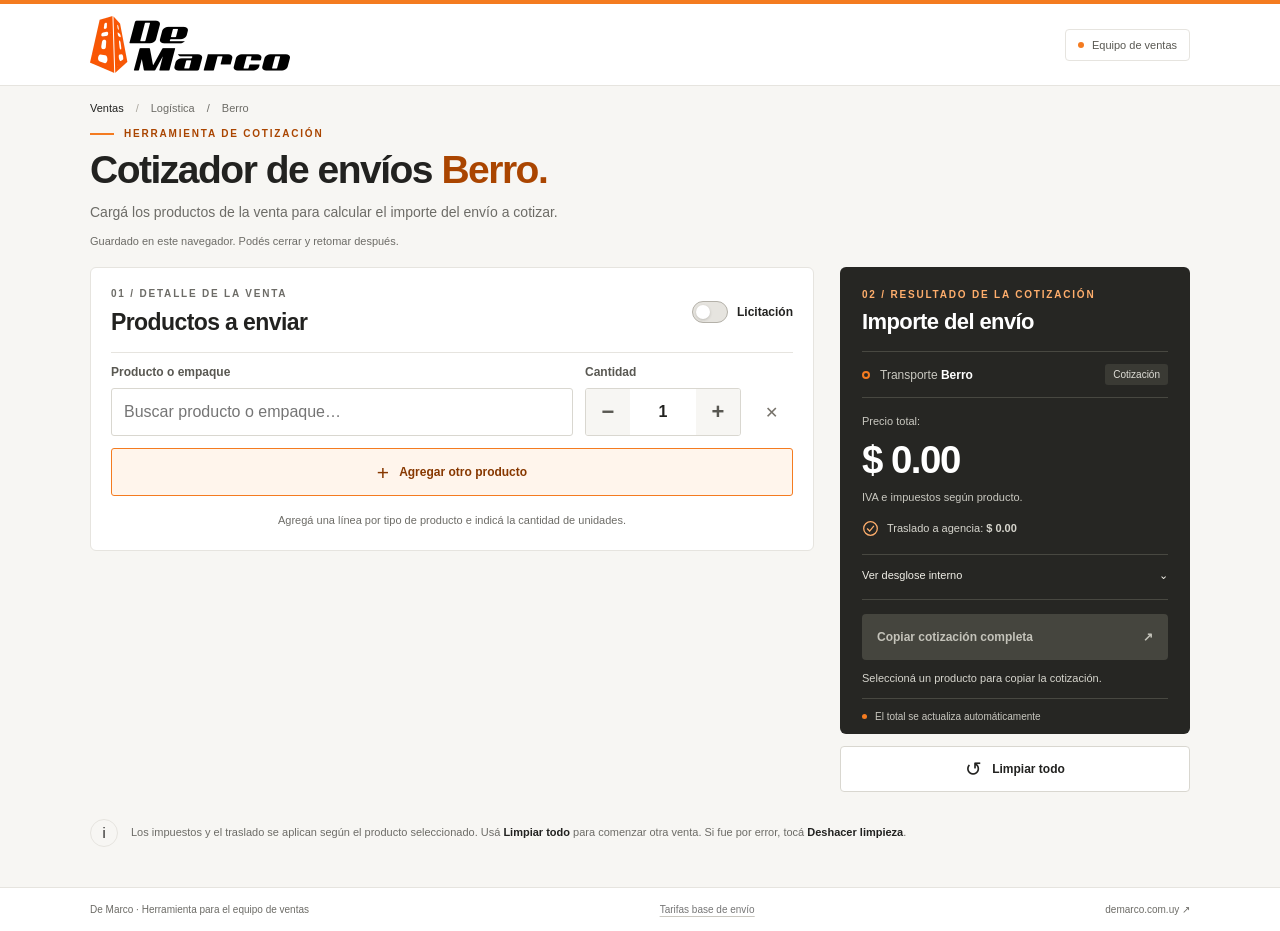
==== commit 285b432c: "Merge 9ab07a038ecc84b99805c8b95de8d9d71809cbd3 into d15ac50bb5e72bb8a6e4336dc772aee3fede0a02" ====
--- a/index.html
+++ b/index.html
@@ -75,11 +75,11 @@
       </div>
       <div class="help-note"><span aria-hidden="true">i</span><p>Los impuestos y el traslado se aplican según el producto seleccionado. Usá <strong>Limpiar todo</strong> para comenzar otra venta. Si fue por error, tocá <strong>Deshacer limpieza</strong>.</p></div>
     </main>
-    <footer class="site-footer"><div class="footer-inner"><span>De Marco · Herramienta para el equipo de ventas</span><button type="button" class="footer-catalog-link" id="abrir-tarifas" aria-haspopup="dialog" aria-controls="tarifas-productos">Productos y precios</button><a href="https://demarco.com.uy/">demarco.com.uy <span aria-hidden="true">↗</span></a></div></footer>
+    <footer class="site-footer"><div class="footer-inner"><span>De Marco · Herramienta para el equipo de ventas</span><button type="button" class="footer-catalog-link" id="abrir-tarifas" aria-haspopup="dialog" aria-controls="tarifas-productos">Tarifas base de envío</button><a href="https://demarco.com.uy/">demarco.com.uy <span aria-hidden="true">↗</span></a></div></footer>
     <dialog class="tariff-dialog" id="tarifas-productos" aria-labelledby="titulo-tarifas" aria-describedby="nota-tarifas">
-      <header class="tariff-header"><div><p class="eyebrow">Catálogo de consulta</p><h2 id="titulo-tarifas">Productos y precios</h2></div><button type="button" id="cerrar-tarifas" class="tariff-close" aria-label="Cerrar tabla de productos y precios" autofocus>✕</button></header>
-      <div class="tariff-table-scroll"><table class="tariff-table"><caption class="visually-hidden">Productos y sus tarifas base configuradas</caption><thead><tr><th scope="col">Producto o empaque</th><th scope="col">Tarifa base de producto</th></tr></thead><tbody id="filas-tarifas"></tbody></table></div>
-      <p class="tariff-note" id="nota-tarifas">Importes base del catálogo. Cada producto conserva sus reglas de impuestos y traslado.</p>
+      <header class="tariff-header"><div><p class="eyebrow">Catálogo de consulta</p><h2 id="titulo-tarifas">Tarifas base de envío</h2></div><button type="button" id="cerrar-tarifas" class="tariff-close" aria-label="Cerrar tabla de tarifas base de envío" autofocus>✕</button></header>
+      <div class="tariff-table-scroll" tabindex="0" role="region" aria-label="Tabla de tarifas base de envío"><table class="tariff-table"><caption class="visually-hidden">Tarifas base de envío por producto o empaque</caption><thead><tr><th scope="col">Producto o empaque</th><th scope="col">Tarifa base de envío</th></tr></thead><tbody id="filas-tarifas"></tbody></table></div>
+      <p class="tariff-note" id="nota-tarifas">Son tarifas de envío, no precios de los muebles ni una cotización final. El cotizador aplica IVA, recargo y traslado cuando corresponden; en modo Licitación omite el traslado a agencia. Usá el total del cotizador para presupuestar.</p>
     </dialog>
     <script src="calculo-original.js?v=26"></script>
     <script src="selector-productos.js?v=20"></script>
@@ -89,3 +89,4 @@
     <script src="tabla-tarifas.js?v=2"></script>
   </body>
 </html>
+
